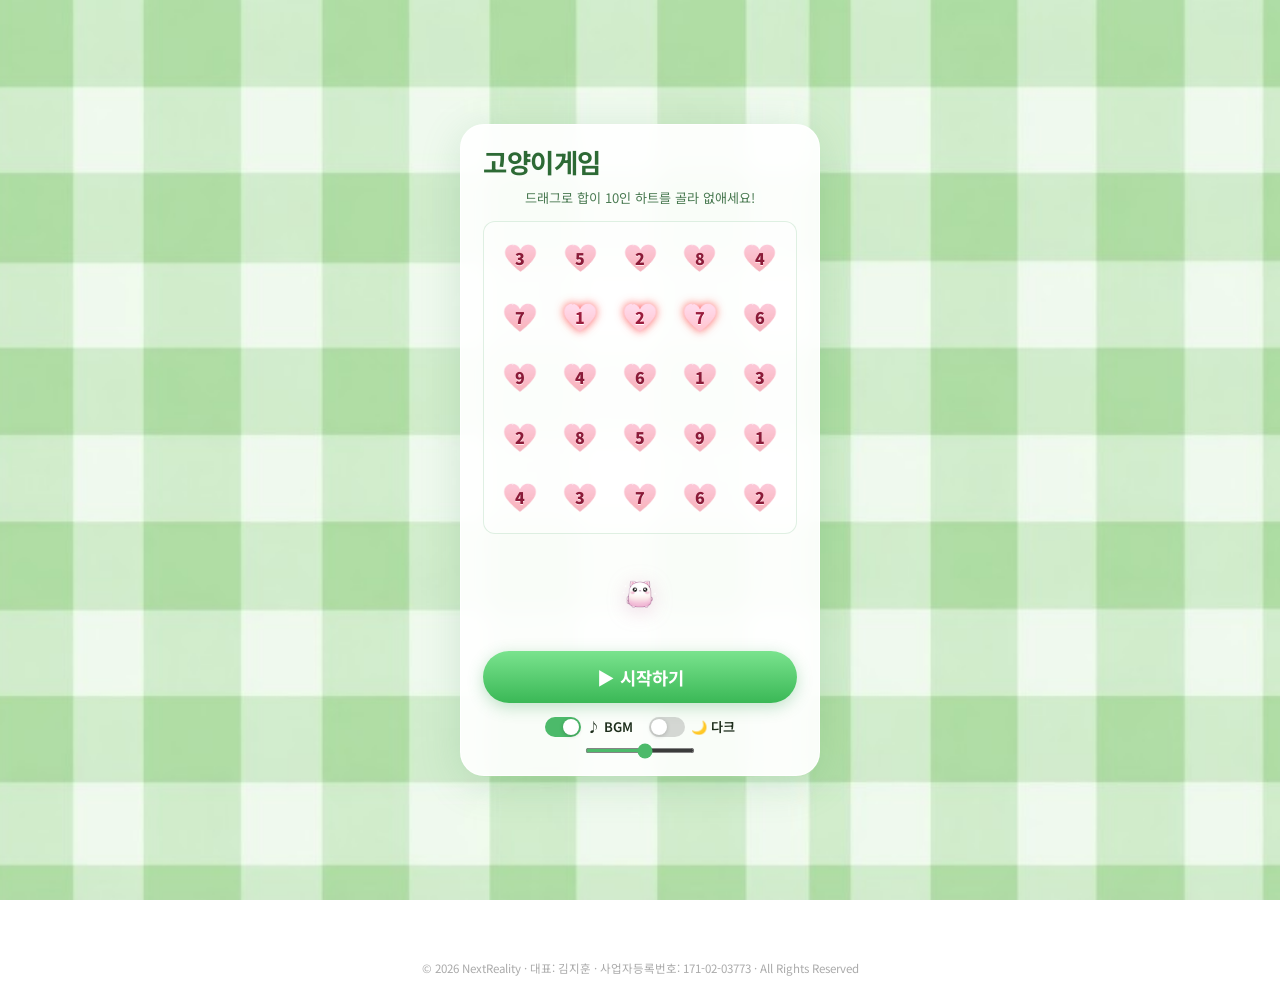
==== apple/index.html @ 10a2d06d "Add files via upload" ====
<!DOCTYPE html>
<html lang="ko">
<head>
  <meta charset="UTF-8" />
  <meta name="viewport" content="width=device-width, initial-scale=1.0" />
  <title>고양이게임</title>
  <script
    async
    src="https://pagead2.googlesyndication.com/pagead/js/adsbygoogle.js?client=ca-pub-4109285932062494"
    crossorigin="anonymous"
  ></script>
  <link rel="preconnect" href="https://fonts.googleapis.com" />
  <link rel="preconnect" href="https://fonts.gstatic.com" crossorigin />
  <link href="https://fonts.googleapis.com/css2?family=Noto+Sans+KR:wght@500;700&display=swap" rel="stylesheet" />
  <link rel="stylesheet" href="styles.css" />
</head>
<body>

  <!-- ── 시작 화면 ── -->
  <div id="start-screen" class="game-shell">
    <div class="game-card">
      <h1 class="card-title">고양이게임</h1>
      <p class="card-sub">드래그로 합이 10인 하트를 골라 없애세요!</p>

      <!-- 미니 게임보드 미리보기 (5×5) -->
      <div class="start-preview-grid">
        <div class="prev-tile"><span>3</span></div>
        <div class="prev-tile"><span>5</span></div>
        <div class="prev-tile"><span>2</span></div>
        <div class="prev-tile"><span>8</span></div>
        <div class="prev-tile"><span>4</span></div>
        <div class="prev-tile"><span>7</span></div>
        <div class="prev-tile selected-ok"><span>1</span></div>
        <div class="prev-tile selected-ok"><span>2</span></div>
        <div class="prev-tile selected-ok"><span>7</span></div>
        <div class="prev-tile"><span>6</span></div>
        <div class="prev-tile"><span>9</span></div>
        <div class="prev-tile"><span>4</span></div>
        <div class="prev-tile"><span>6</span></div>
        <div class="prev-tile"><span>1</span></div>
        <div class="prev-tile"><span>3</span></div>
        <div class="prev-tile"><span>2</span></div>
        <div class="prev-tile"><span>8</span></div>
        <div class="prev-tile"><span>5</span></div>
        <div class="prev-tile"><span>9</span></div>
        <div class="prev-tile"><span>1</span></div>
        <div class="prev-tile"><span>4</span></div>
        <div class="prev-tile"><span>3</span></div>
        <div class="prev-tile"><span>7</span></div>
        <div class="prev-tile"><span>6</span></div>
        <div class="prev-tile"><span>2</span></div>
      </div>

      <img class="card-cat" src="assets/cat-start.png" alt="귀여운 고양이 캐릭터" />

      <button type="button" id="btn-start" class="btn btn-start">▶ 시작하기</button>

      <div class="card-opts">
        <label class="toggle-label">
          <input type="checkbox" id="opt-bgm-start" class="toggle-input" checked />
          <span class="toggle-track"><span class="toggle-thumb"></span></span>
          <span class="toggle-text">♪ BGM</span>
        </label>
        <label class="toggle-label">
          <input type="checkbox" id="opt-dark-start" class="toggle-input" />
          <span class="toggle-track"><span class="toggle-thumb"></span></span>
          <span class="toggle-text">🌙 다크</span>
        </label>
        <div class="vol-wrap">
          <input type="range" id="opt-volume-start" class="vol-slider" min="0" max="100" value="55" aria-label="배경음 볼륨" />
        </div>
      </div>
    </div>
  </div>

  <!-- ── 게임 화면 ── -->
  <div id="game-page" class="game-shell" style="display:none">
    <div class="game-card">

      <!-- 헤더: 타이틀 + 마스코트 -->
      <div class="card-header">
        <img class="card-mascot" src="assets/cat-mascot.png" alt="" aria-hidden="true" />
        <h1 class="card-title">고양이게임</h1>
      </div>

      <!-- 스탯 바 (타이머 + 점수) -->
      <div class="card-stats">
        <div class="stat-block">
          <span class="stat-label">남은 시간</span>
          <span class="stat-val time"><em id="time">90</em>초</span>
        </div>
        <!-- 타이머 바 -->
        <div class="timer-bar-outer" title="남은 시간">
          <div class="timer-bar-inner" id="timer-bar-fill"></div>
        </div>
        <div class="stat-block">
          <span class="stat-label">점수</span>
          <span class="stat-val"><em id="score">0</em></span>
        </div>
      </div>

      <!-- 게임 스테이지 -->
      <div class="stage">
        <div
          id="board"
          class="board"
          role="application"
          aria-label="격자. 드래그해 직사각형으로 선택하세요."
        ></div>
        <div id="drag-region" class="drag-region" aria-hidden="true"></div>

        <!-- 게임 오버 오버레이 -->
        <div id="overlay" class="overlay hidden" aria-hidden="true">
          <div class="overlay-box">
            <img class="overlay-cat" src="assets/cat-start.png" alt="" />
            <h2 class="overlay-title-text">게임 종료!</h2>
            <p class="overlay-score-label">최종 점수</p>
            <p class="overlay-score-val"><strong id="final-score">0</strong>점</p>
            <p class="overlay-cleared">제거 <em id="cleared">0</em>개</p>
            <div class="overlay-btns">
              <button type="button" id="btn-restart" class="btn btn-green">다시 시작</button>
              <button type="button" id="btn-quit" class="btn btn-pink">끝내기</button>
            </div>
          </div>
        </div>
      </div>

      <p id="hint" class="hint" role="status" aria-live="polite"></p>

      <!-- 하단 옵션 -->
      <div class="card-opts">
        <button type="button" id="btn-reset" class="btn btn-reset">Reset</button>
        <label class="toggle-label">
          <input type="checkbox" id="opt-dark" class="toggle-input" />
          <span class="toggle-track"><span class="toggle-thumb"></span></span>
          <span class="toggle-text">🌙</span>
        </label>
        <label class="toggle-label">
          <input type="checkbox" id="opt-bgm" class="toggle-input" checked />
          <span class="toggle-track"><span class="toggle-thumb"></span></span>
          <span class="toggle-text">BGM</span>
        </label>
        <div class="vol-wrap">
          <span class="vol-icon" aria-hidden="true">♪</span>
          <input type="range" id="opt-volume" class="vol-slider" min="0" max="100" value="55" aria-label="배경음 볼륨" />
        </div>
      </div>

    </div>
  </div>

  <!-- ── Kakao AdFit 320x50 배너 (항상 DOM에 노출) ── -->
  <div class="ad-wrap">
    <ins class="kakao_ad_area" style="display:none;width:100%;"
      data-ad-unit="DAN-pPZxCrcAZVPl1Rod"
      data-ad-width="320"
      data-ad-height="50"></ins>
  </div>

  <footer class="site-footer">© 2026 NextReality · 대표: 김지훈 · 사업자등록번호: 171-02-03773 · All Rights Reserved</footer>

  <script async type="text/javascript" charset="utf-8" src="https://t1.daumcdn.net/kas/static/ba.min.js"></script>
  <audio id="bgm-track" loop preload="auto" src="assets/Paws%20%26%20Pixel%20Stars.mp3"></audio>
  <audio id="match-sfx" preload="auto" src="assets/match-sfx.mp3"></audio>
  <audio id="clear-sfx" preload="auto" src="assets/clear-sfx.mp3"></audio>
  <audio id="gameover-sfx" preload="auto" src="assets/gameover-sfx.mp3"></audio>
  <audio id="wrong-sfx" preload="auto" src="assets/wrong-sfx.mp3"></audio>
  <script src="game.js"></script>
</body>
</html>
---- apple/styles.css ----
*,
*::before,
*::after {
  box-sizing: border-box;
}

html,
body {
  margin: 0;
  min-height: 100%;
  font-family: "Noto Sans KR", system-ui, sans-serif;
  background: #fff;
  color: #1e2e1c;
  transition: background 0.35s ease, color 0.35s ease;
}

/* ══ 공통 셸 — 전체 화면 중앙 카드 ══ */
.game-shell {
  min-height: 100vh;
  display: flex;
  align-items: center;
  justify-content: center;
  background: url("assets/bg-gingham.png") center center / cover fixed;
  padding: 1.5rem 1rem;
  transition: background 0.35s ease;
}

.game-card {
  width: 100%;
  max-width: 360px;
  background: rgba(255, 255, 255, 0.92);
  backdrop-filter: blur(10px);
  border-radius: 24px;
  padding: 1.5rem 1.4rem 1.25rem;
  box-shadow: 0 8px 40px rgba(80, 160, 100, 0.2);
  border: 1.5px solid rgba(255, 255, 255, 0.85);
  display: flex;
  flex-direction: column;
  gap: 0.85rem;
}

/* ── 카드 헤더 ── */
.card-header {
  display: flex;
  align-items: center;
  gap: 0.6rem;
}

.card-mascot {
  width: 44px;
  height: 44px;
  object-fit: contain;
  flex-shrink: 0;
  animation: cat-float 2.8s ease-in-out infinite;
}

.card-title {
  margin: 0;
  font-size: 1.65rem;
  font-weight: 700;
  color: #2d6a35;
  letter-spacing: -0.02em;
  line-height: 1;
}

.card-sub {
  margin: 0;
  font-size: 0.82rem;
  color: #4a7a52;
  line-height: 1.4;
  text-align: center;
}

/* ── 스탯 바 ── */
.card-stats {
  display: flex;
  align-items: center;
  gap: 0.75rem;
}

.stat-block {
  display: flex;
  flex-direction: column;
  align-items: center;
  white-space: nowrap;
}

.stat-label {
  font-size: 0.68rem;
  color: #6a8a6e;
  font-weight: 600;
  letter-spacing: 0.02em;
}

.stat-val {
  font-size: 1.1rem;
  font-weight: 800;
  color: #1d6b28;
  font-variant-numeric: tabular-nums;
}

.stat-val em {
  font-style: normal;
}

.stat-val.warn em { color: #e07a30; }
.stat-val.danger em {
  color: #d93030;
  animation: pulse 0.7s ease infinite;
}

@keyframes pulse {
  50% { opacity: 0.6; }
}

/* 타이머 바 (가로형, stat 사이에서 flex: 1) */
.timer-bar-outer {
  flex: 1;
  height: 12px;
  border-radius: 999px;
  background: rgba(0, 0, 0, 0.1);
  overflow: hidden;
  border: 1px solid rgba(100, 180, 120, 0.25);
}

.timer-bar-inner {
  height: 100%;
  width: 100%;
  background: linear-gradient(90deg, #6ee789 0%, #2a9d4a 100%);
  border-radius: 999px;
  transition: width 0.6s linear;
}

/* ── 게임 스테이지 ── */
.stage {
  position: relative;
  border-radius: 16px;
  overflow: hidden;
  isolation: isolate;
}

.stage::before {
  content: "";
  position: absolute;
  inset: 0;
  z-index: 0;
  border-radius: 16px;
  background: url("assets/bg-gingham.png") center center / cover no-repeat;
  pointer-events: none;
}

/* ── 게임 보드 ── */
.board {
  position: relative;
  z-index: 1;
  display: grid;
  gap: 6px;
  padding: 10px;
  background: rgba(255, 255, 255, 0.32);
  border-radius: 16px;
  border: 1px solid rgba(100, 180, 120, 0.3);
  box-shadow: 0 4px 20px rgba(60, 120, 70, 0.15);
  user-select: none;
  touch-action: none;
  cursor: crosshair;
}

.board.finished {
  opacity: 0.5;
  pointer-events: none;
}

.cell {
  position: relative;
  aspect-ratio: 1;
  min-width: 0;
  display: flex;
  align-items: center;
  justify-content: center;
  background: transparent;
  transition: filter 0.08s ease, opacity 0.2s ease;
}

.cell-face {
  position: absolute;
  inset: 0;
  display: flex;
  align-items: center;
  justify-content: center;
  pointer-events: none;
}

.cell .paw-icon {
  width: 100%;
  height: 100%;
  object-fit: contain;
  display: block;
  filter: drop-shadow(0 1px 4px rgba(0, 0, 0, 0.15));
}

.cell-num {
  position: relative;
  z-index: 2;
  font-weight: 900;
  font-size: clamp(0.78rem, 4.5vw, 1.2rem);
  color: #8b1a38;
  line-height: 1;
  text-shadow: 0 1px 0 rgba(255, 255, 255, 0.75);
  pointer-events: none;
}

.cell.empty {
  pointer-events: none;
}

.cell.empty .cell-face,
.cell.empty .cell-num {
  display: none;
}

.cell.preview.ok {
  filter: drop-shadow(0 0 6px rgba(255, 50, 50, 0.95)) brightness(1.15);
  z-index: 1;
}

.cell.preview.bad {
  filter: drop-shadow(0 0 4px rgba(255, 200, 60, 0.85)) brightness(1.08);
}

.board.shake {
  animation: shake 0.35s ease;
}

@keyframes shake {
  0%, 100% { transform: translateX(0); }
  25% { transform: translateX(-6px); }
  75% { transform: translateX(6px); }
}

@keyframes cat-float {
  0%, 100% { transform: translateY(0); }
  50% { transform: translateY(-4px); }
}

/* ── 드래그 리전 ── */
.drag-region {
  position: absolute;
  pointer-events: none;
  z-index: 2;
  border-radius: 8px;
  box-sizing: border-box;
  display: none;
}

.drag-region.visible { display: block; }

.drag-region.ok {
  border: 2px solid rgba(255, 60, 60, 0.95);
  background: rgba(255, 50, 50, 0.12);
}

.drag-region.bad {
  border: 2px dashed rgba(255, 200, 70, 0.8);
  background: rgba(255, 200, 70, 0.08);
}

/* ── 힌트 ── */
.hint {
  min-height: 1.2rem;
  margin: 0;
  font-size: 0.82rem;
  color: #2d6a35;
  font-weight: 600;
  text-align: center;
}

.hint.err { color: #c0392b; }

/* ── 카드 옵션 행 ── */
.card-opts {
  display: flex;
  align-items: center;
  gap: 0.6rem 1rem;
  flex-wrap: wrap;
  justify-content: center;
}

/* ── 토글 스위치 ── */
.toggle-label {
  display: inline-flex;
  align-items: center;
  gap: 0.4rem;
  cursor: pointer;
  user-select: none;
}

.toggle-input {
  position: absolute;
  opacity: 0;
  width: 0;
  height: 0;
}

.toggle-track {
  position: relative;
  width: 36px;
  height: 20px;
  background: rgba(0, 0, 0, 0.15);
  border-radius: 999px;
  transition: background 0.25s ease;
  flex-shrink: 0;
}

.toggle-input:checked + .toggle-track {
  background: #4cba6a;
}

.toggle-thumb {
  position: absolute;
  top: 2px;
  left: 2px;
  width: 16px;
  height: 16px;
  background: #fff;
  border-radius: 50%;
  box-shadow: 0 1px 4px rgba(0, 0, 0, 0.2);
  transition: transform 0.25s ease;
}

.toggle-input:checked + .toggle-track .toggle-thumb {
  transform: translateX(16px);
}

.toggle-text {
  font-size: 0.82rem;
  font-weight: 600;
}

/* ── 볼륨 ── */
.vol-wrap {
  display: inline-flex;
  align-items: center;
  gap: 0.3rem;
}

.vol-icon {
  font-size: 1rem;
  opacity: 0.75;
}

.vol-slider {
  width: min(110px, 28vw);
  height: 5px;
  accent-color: #4cba6a;
  cursor: pointer;
}

/* ── 버튼 ── */
.btn {
  font-family: inherit;
  font-size: 0.92rem;
  padding: 0.5rem 1.3rem;
  border: none;
  border-radius: 999px;
  cursor: pointer;
  font-weight: 700;
  transition: transform 0.12s ease, box-shadow 0.12s ease;
}

.btn:hover { transform: translateY(-2px); }

.btn-start {
  display: block;
  width: 100%;
  padding: 0.85rem;
  font-size: 1.1rem;
  background: linear-gradient(180deg, #7ae38e 0%, #3ab856 100%);
  color: #fff;
  box-shadow: 0 4px 16px rgba(50, 160, 80, 0.3);
}

.btn-start:hover {
  box-shadow: 0 7px 22px rgba(50, 160, 80, 0.42);
}

.btn-reset {
  font-size: 0.85rem;
  padding: 0.4rem 0.95rem;
  background: rgba(60, 120, 80, 0.7);
  color: #fff;
  border-radius: 8px;
}

.btn-reset:hover {
  background: rgba(50, 110, 70, 0.9);
  transform: none;
}

.btn-green {
  background: linear-gradient(180deg, #7ae38e 0%, #3ab856 100%);
  color: #fff;
  box-shadow: 0 4px 14px rgba(50, 160, 80, 0.3);
}

.btn-pink {
  background: linear-gradient(180deg, #f9a8c4 0%, #e86898 100%);
  color: #fff;
  box-shadow: 0 4px 14px rgba(230, 80, 130, 0.28);
}

/* ── 게임오버 오버레이 ── */
.overlay {
  position: absolute;
  inset: 0;
  display: flex;
  align-items: center;
  justify-content: center;
  background: rgba(10, 24, 16, 0.78);
  border-radius: 16px;
  z-index: 5;
}

.overlay.hidden { display: none; }

.overlay-box {
  text-align: center;
  padding: 1.4rem 1.8rem;
  background: rgba(255, 255, 255, 0.97);
  border-radius: 20px;
  border: 2px solid rgba(200, 230, 210, 0.8);
  max-width: 90%;
  box-shadow: 0 10px 40px rgba(0, 0, 0, 0.28);
}

.overlay-cat {
  width: 72px;
  display: block;
  margin: 0 auto 0.3rem;
  animation: cat-float 2.8s ease-in-out infinite;
}

.overlay-title-text {
  margin: 0 0 0.2rem;
  color: #2d6a35;
  font-size: 1.4rem;
  font-weight: 700;
}

.overlay-score-label {
  margin: 0;
  font-size: 0.82rem;
  color: #888;
}

.overlay-score-val {
  margin: 0 0 0.25rem;
  font-size: 2rem;
  font-weight: 800;
  color: #d94f7c;
}

.overlay-score-val strong {
  font-size: inherit;
  color: inherit;
}

.overlay-cleared {
  margin: 0 0 1rem;
  font-size: 0.82rem;
  color: #666;
}

.overlay-cleared em {
  font-style: normal;
  font-weight: 700;
  color: #2d6a35;
}

.overlay-btns {
  display: flex;
  gap: 0.7rem;
  justify-content: center;
}

.overlay-btns .btn {
  font-size: 0.88rem;
  padding: 0.55rem 1.2rem;
  white-space: nowrap;
}

/* ══════════════════════════════════
   시작화면 미리보기 그리드
══════════════════════════════════ */
.start-preview-grid {
  display: grid;
  grid-template-columns: repeat(5, 1fr);
  gap: 4px;
  padding: 8px;
  background: rgba(255, 255, 255, 0.4);
  border-radius: 12px;
  border: 1px solid rgba(100, 180, 120, 0.2);
}

.prev-tile {
  position: relative;
  aspect-ratio: 1;
  display: flex;
  align-items: center;
  justify-content: center;
  font-size: 1rem;
  font-weight: 900;
  color: #8b1a38;
  text-shadow: 0 1px 0 rgba(255, 255, 255, 0.75);
  border-radius: 4px;
}

.prev-tile::before {
  content: "";
  position: absolute;
  inset: 2px;
  background: url("assets/heart.png") center / contain no-repeat;
  z-index: 0;
  pointer-events: none;
}

.prev-tile span {
  position: relative;
  z-index: 1;
}

.prev-tile.selected-ok {
  filter: drop-shadow(0 0 5px rgba(255, 50, 50, 0.8)) brightness(1.1);
}

.card-cat {
  display: block;
  width: 90px;
  margin: 0 auto;
  animation: cat-float 2.8s ease-in-out infinite;
  filter: drop-shadow(0 4px 10px rgba(200, 120, 160, 0.28));
}

/* ══════════════════════════════════
   다크모드
══════════════════════════════════ */
body.dark-theme .game-shell {
  background-image: none;
  background: linear-gradient(135deg, #0f1923 0%, #1a2535 100%);
}

body.dark-theme .game-card {
  background: rgba(18, 30, 42, 0.96);
  border-color: rgba(80, 160, 120, 0.2);
  color: #d8e8dc;
}

body.dark-theme .card-title { color: #8dd4a0; }
body.dark-theme .card-sub { color: #6a9a78; }
body.dark-theme .stat-label { color: #7a9a82; }
body.dark-theme .stat-val { color: #7ee8a2; }

body.dark-theme .timer-bar-outer {
  background: rgba(255, 255, 255, 0.07);
  border-color: rgba(80, 160, 100, 0.2);
}

body.dark-theme .timer-bar-inner {
  background: linear-gradient(90deg, #3a9a55 0%, #1d6a35 100%);
}

body.dark-theme .stage::before {
  filter: brightness(0.35) saturate(0.5);
}

body.dark-theme .board {
  background: rgba(15, 30, 22, 0.65);
  border-color: rgba(60, 140, 90, 0.3);
}

body.dark-theme .hint { color: #70b888; }

body.dark-theme .toggle-track {
  background: rgba(255, 255, 255, 0.1);
}

body.dark-theme .overlay-box {
  background: rgba(18, 32, 25, 0.97);
  border-color: rgba(80, 160, 110, 0.25);
  color: #d8e8dc;
}

body.dark-theme .overlay-title-text { color: #7ee8a2; }
body.dark-theme .overlay-score-label { color: #8a9e90; }
body.dark-theme .overlay-cleared { color: #8a9e90; }
body.dark-theme .overlay-cleared em { color: #7ee8a2; }

body.dark-theme .start-preview-grid {
  background: rgba(255, 255, 255, 0.05);
  border-color: rgba(80, 160, 100, 0.15);
}

body.dark-theme .prev-tile {
  color: #f0b0c0;
  text-shadow: 0 1px 0 rgba(0, 0, 0, 0.5);
}

/* ══ 타일 팝 애니메이션 ══ */
@keyframes cell-pop {
  0%   { transform: scale(1);    opacity: 1; }
  35%  { transform: scale(1.3);  opacity: 1; }
  100% { transform: scale(0);    opacity: 0; }
}

.cell.popping {
  animation: cell-pop 0.33s cubic-bezier(0.36, 0.07, 0.19, 0.97) forwards;
  pointer-events: none;
  z-index: 3;
}

/* ══ 자동 스윕 애니메이션 (합 10 불가 타일) ══ */
@keyframes cell-sweep {
  0%   { filter: grayscale(0) opacity(1);    transform: scale(1);    }
  50%  { filter: grayscale(1) opacity(0.45); transform: scale(0.82); }
  100% { filter: grayscale(1) opacity(0);    transform: scale(0.35); }
}

.cell.sweep {
  animation: cell-sweep 0.55s ease forwards;
  pointer-events: none;
}

/* ══ 파티클 ══ */
@keyframes particle-fly {
  0%   { transform: translate(0, 0) scale(1);   opacity: 1; }
  100% { transform: translate(var(--tx), var(--ty)) scale(0); opacity: 0; }
}

.particle {
  position: fixed;
  width: 8px;
  height: 8px;
  border-radius: 50%;
  pointer-events: none;
  z-index: 9999;
  animation: particle-fly 0.65s ease-out forwards;
  transform: translate(-50%, -50%);
}

/* ── 운영자 정보 footer ── */
.site-footer {
  text-align: center;
  padding: 0.6rem;
  font-size: 0.72rem;
  color: #aaa;
}

/* ── 광고 영역 ── */
.ad-wrap {
  text-align: center;
  min-height: 50px;
  display: flex;
  align-items: center;
  justify-content: center;
  border-radius: 8px;
  overflow: hidden;
}
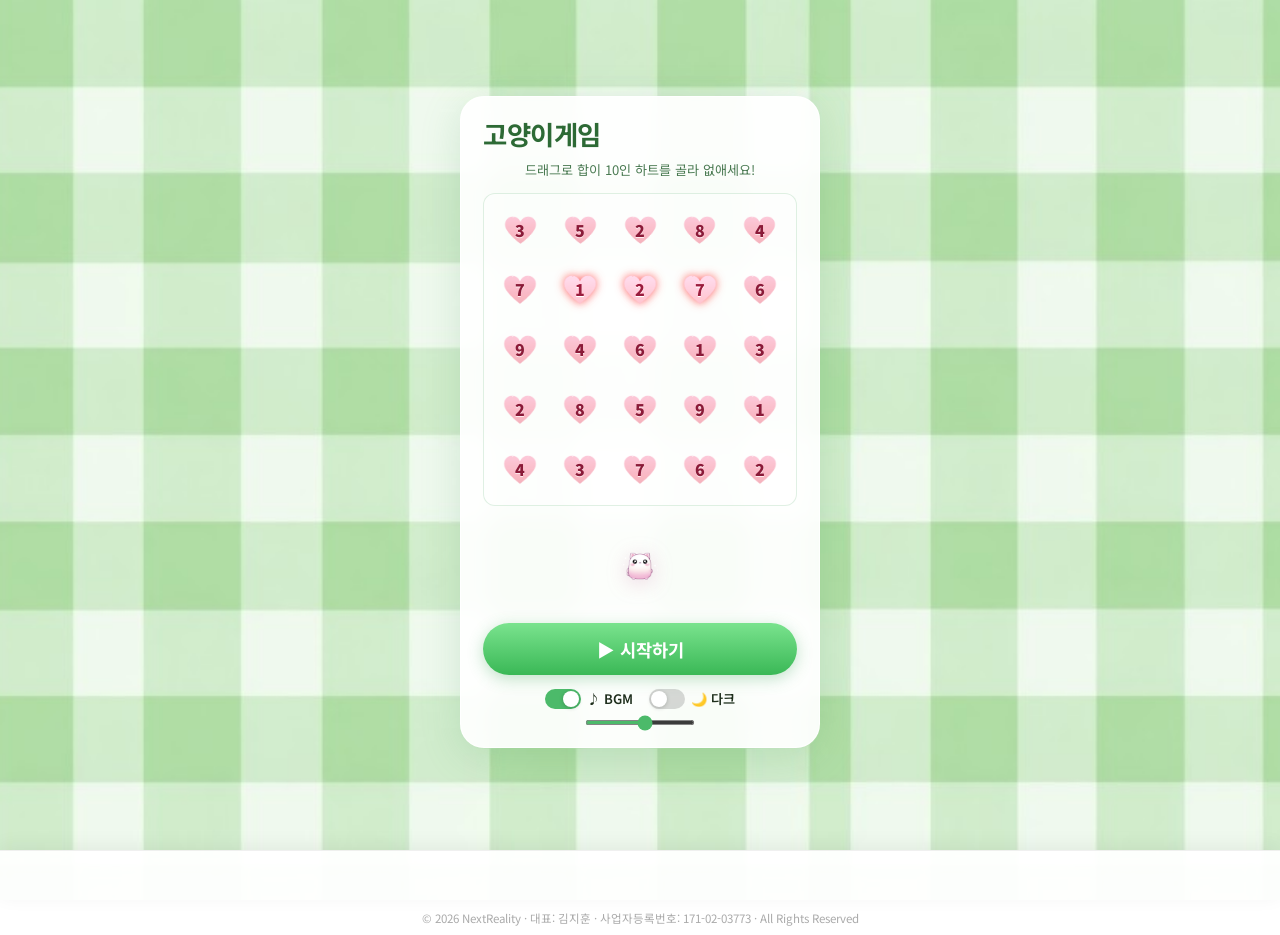
==== commit 723632d3: "Add files via upload" ====
--- a/apple/index.html
+++ b/apple/index.html
@@ -149,12 +149,15 @@
     </div>
   </div>
 
-  <!-- ── Kakao AdFit 320x50 배너 (항상 DOM에 노출) ── -->
+  <!-- ── Kakao AdFit 320×50 배너 (콘솔 발급 코드 그대로, 수정 금지 권장) ── -->
   <div class="ad-wrap">
-    <ins class="kakao_ad_area" style="display:none;width:100%;"
-      data-ad-unit="DAN-pPZxCrcAZVPl1Rod"
+    <ins
+      class="kakao_ad_area"
+      style="display:none;width:100%;"
+      data-ad-unit="DAN-z21j45DkyooqXPsL"
       data-ad-width="320"
-      data-ad-height="50"></ins>
+      data-ad-height="50"
+    ></ins>
   </div>
 
   <footer class="site-footer">© 2026 NextReality · 대표: 김지훈 · 사업자등록번호: 171-02-03773 · All Rights Reserved</footer>
--- a/apple/styles.css
+++ b/apple/styles.css
@@ -21,7 +21,8 @@
   align-items: center;
   justify-content: center;
   background: url("assets/bg-gingham.png") center center / cover fixed;
-  padding: 1.5rem 1rem;
+  /* 하단 고정 광고(50px대)에 카드·버튼이 가리지 않도록 */
+  padding: 1.5rem 1rem calc(1.5rem + 56px + env(safe-area-inset-bottom, 0px));
   transition: background 0.35s ease;
 }
 
@@ -579,6 +580,12 @@
 
 body.dark-theme .hint { color: #70b888; }
 
+body.dark-theme .ad-wrap {
+  background: rgba(18, 30, 42, 0.96);
+  border-top-color: rgba(255, 255, 255, 0.08);
+  box-shadow: 0 -4px 24px rgba(0, 0, 0, 0.35);
+}
+
 body.dark-theme .toggle-track {
   background: rgba(255, 255, 255, 0.1);
 }
@@ -654,13 +661,21 @@
   color: #aaa;
 }
 
-/* ── 광고 영역 ── */
+/* ── 광고 영역 (뷰포트 하단 고정 — 스크롤 없이 노출·심사에 유리) ── */
 .ad-wrap {
+  position: fixed;
+  left: 0;
+  right: 0;
+  bottom: 0;
+  z-index: 10;
   text-align: center;
   min-height: 50px;
   display: flex;
   align-items: center;
   justify-content: center;
-  border-radius: 8px;
+  padding-bottom: env(safe-area-inset-bottom, 0);
+  background: rgba(255, 255, 255, 0.96);
+  box-shadow: 0 -4px 20px rgba(0, 0, 0, 0.06);
+  border-top: 1px solid rgba(0, 0, 0, 0.06);
   overflow: hidden;
 }
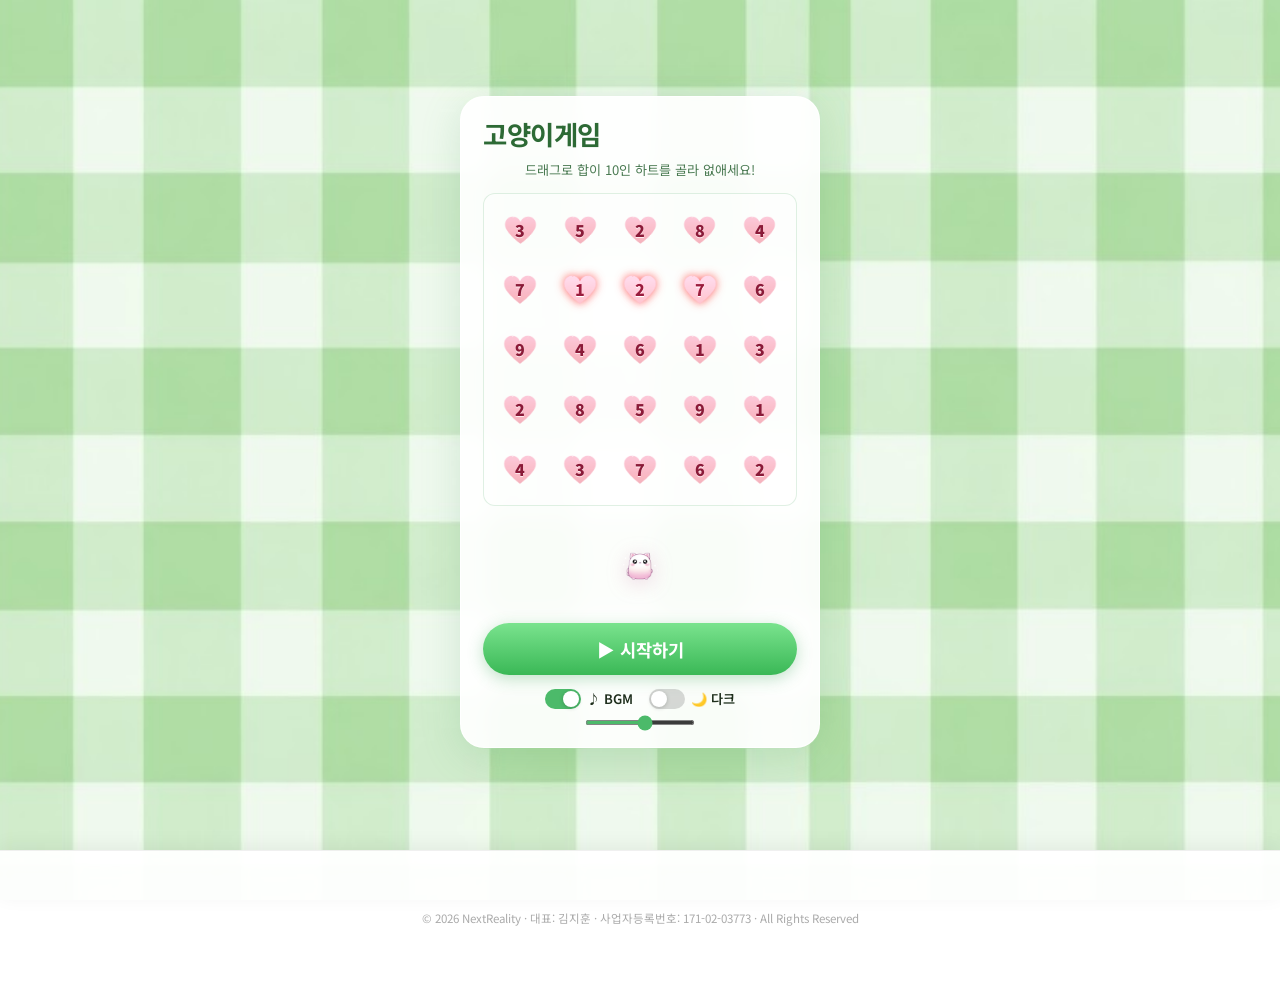
==== commit 155ab0f9: "Add files via upload" ====
--- a/apple/index.html
+++ b/apple/index.html
@@ -13,6 +13,8 @@
   <link rel="preconnect" href="https://fonts.gstatic.com" crossorigin />
   <link href="https://fonts.googleapis.com/css2?family=Noto+Sans+KR:wght@500;700&display=swap" rel="stylesheet" />
   <link rel="stylesheet" href="styles.css" />
+  <!-- 애드핏 로더 선로딩 — 심사·초기 노출 안정화 -->
+  <link rel="preload" href="https://t1.daumcdn.net/kas/static/ba.min.js" as="script" />
 </head>
 <body>
 
--- a/apple/styles.css
+++ b/apple/styles.css
@@ -657,6 +657,7 @@
 .site-footer {
   text-align: center;
   padding: 0.6rem;
+  padding-bottom: calc(0.6rem + 56px + env(safe-area-inset-bottom, 0px));
   font-size: 0.72rem;
   color: #aaa;
 }
@@ -677,5 +678,6 @@
   background: rgba(255, 255, 255, 0.96);
   box-shadow: 0 -4px 20px rgba(0, 0, 0, 0.06);
   border-top: 1px solid rgba(0, 0, 0, 0.06);
-  overflow: hidden;
-}
+  /* 광고 iframe이 잘리지 않도록 (overflow:hidden은 일부 심사 환경에서 노출 이슈 가능) */
+  overflow: visible;
+}
